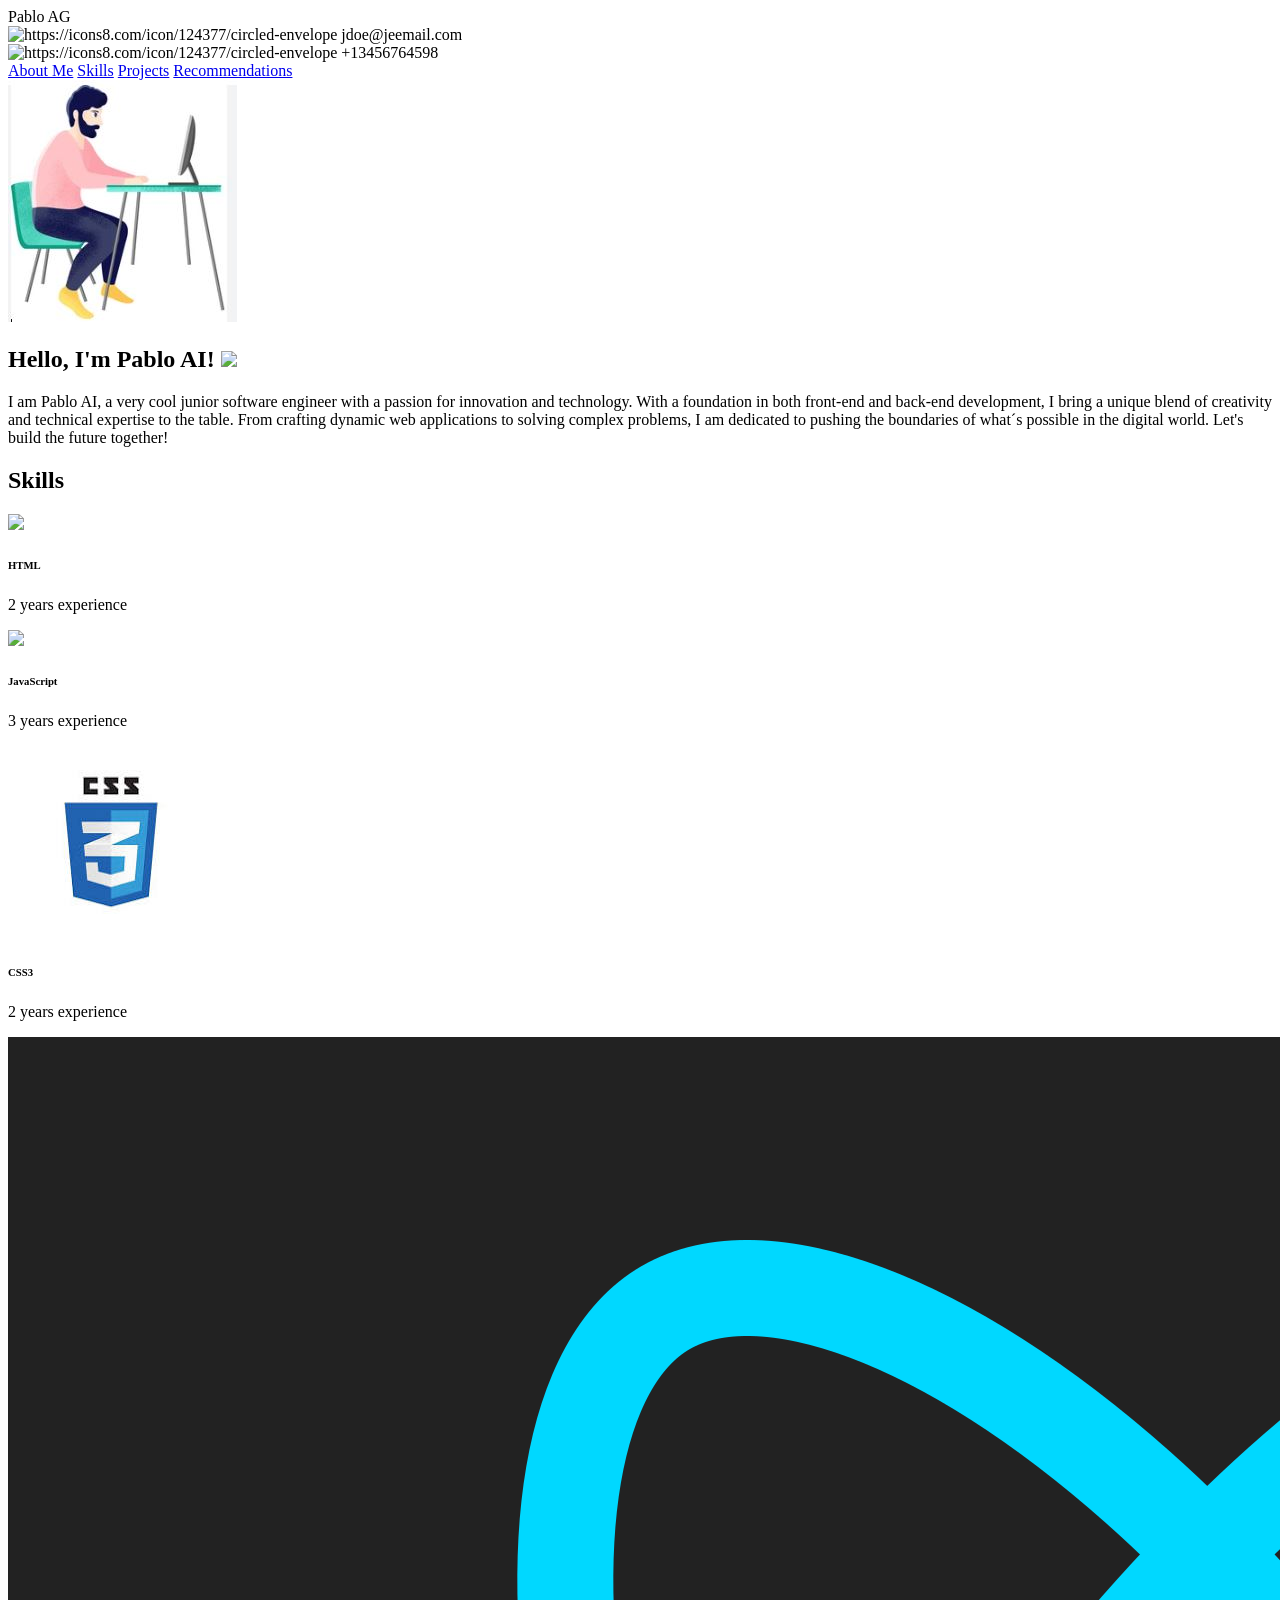
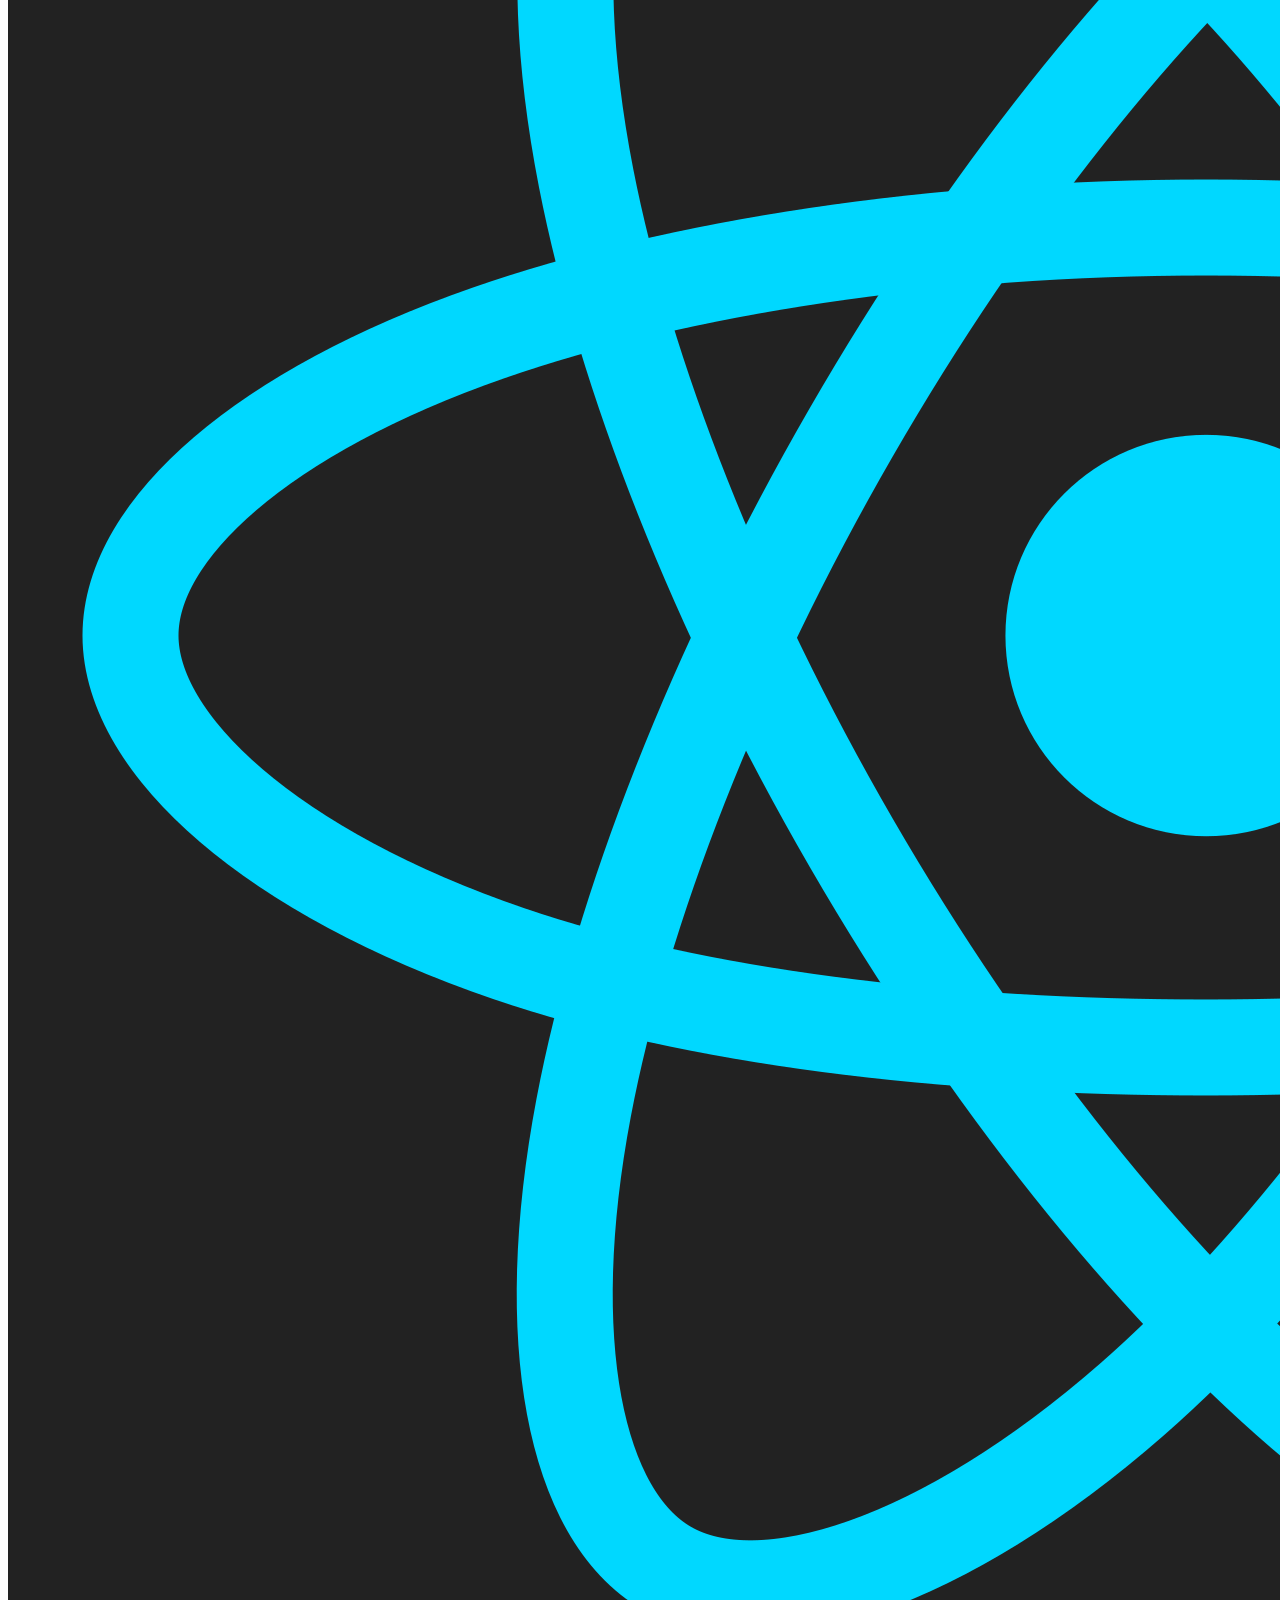
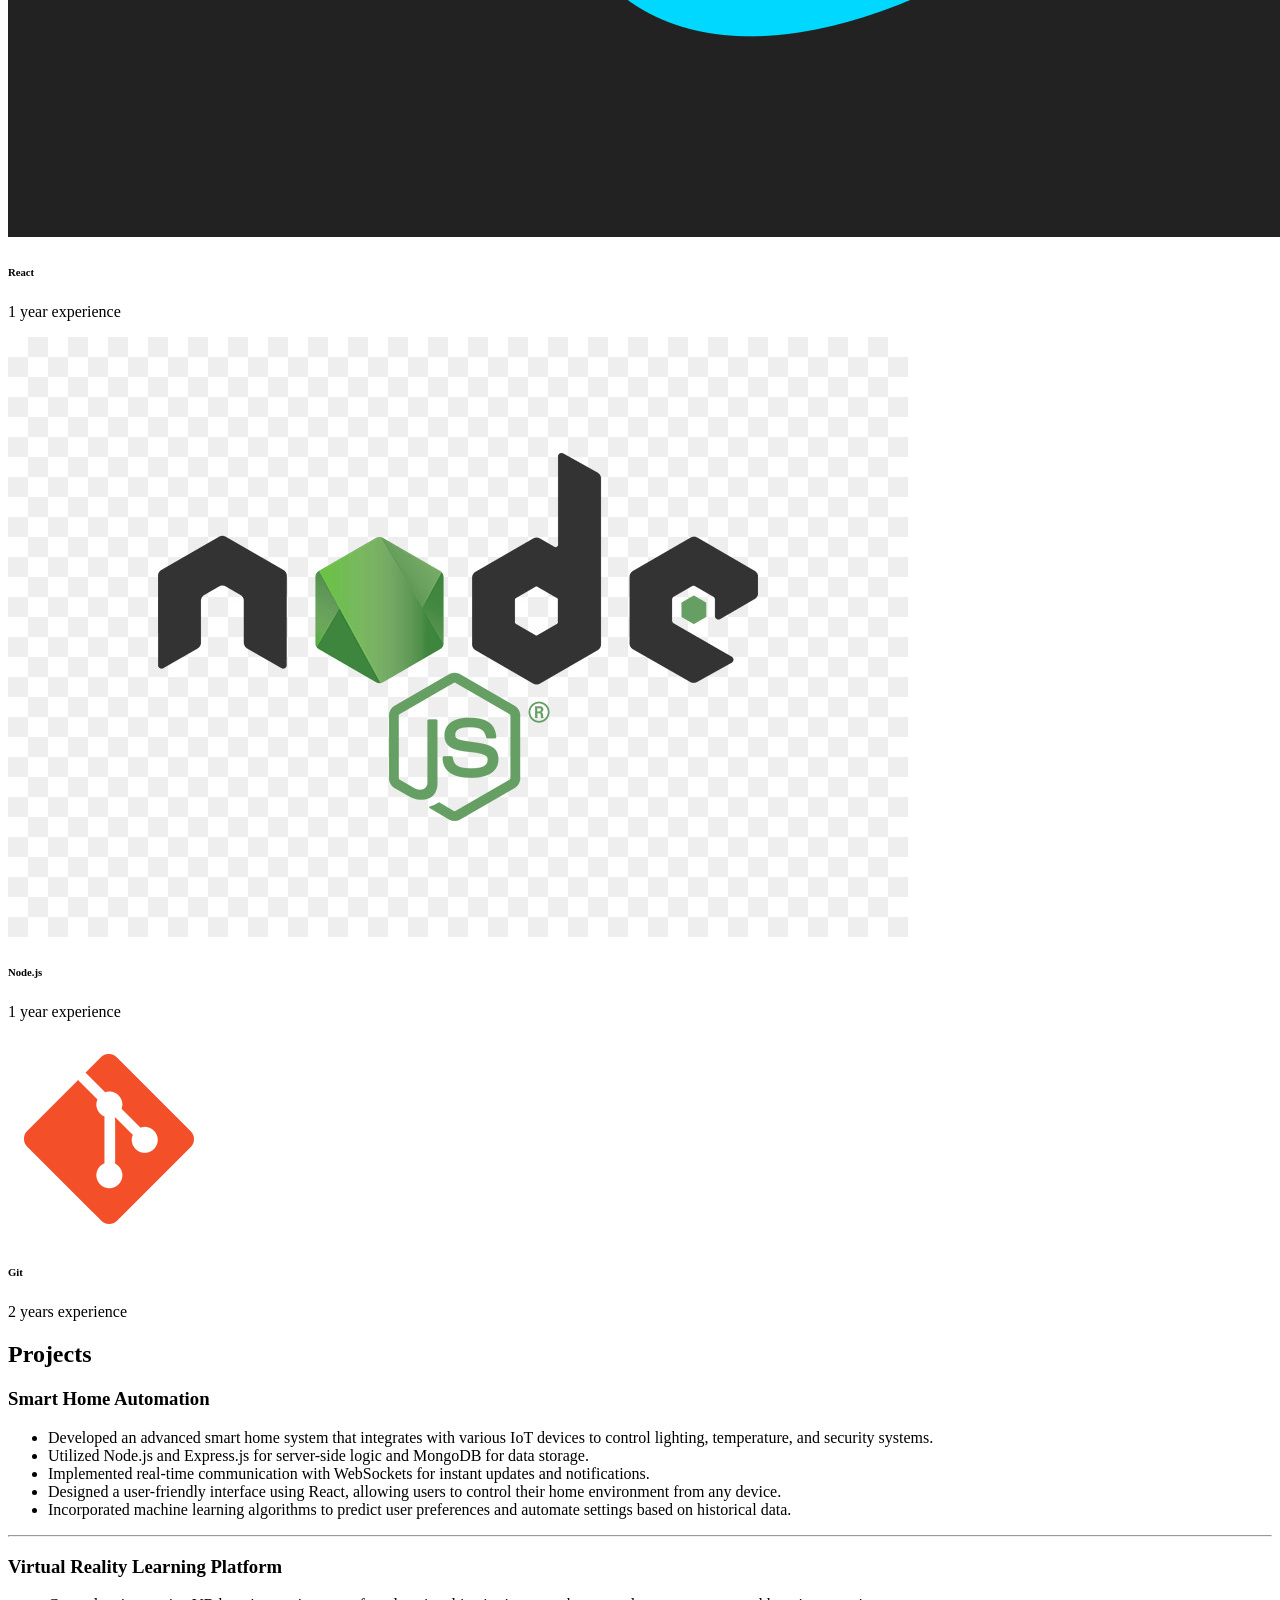
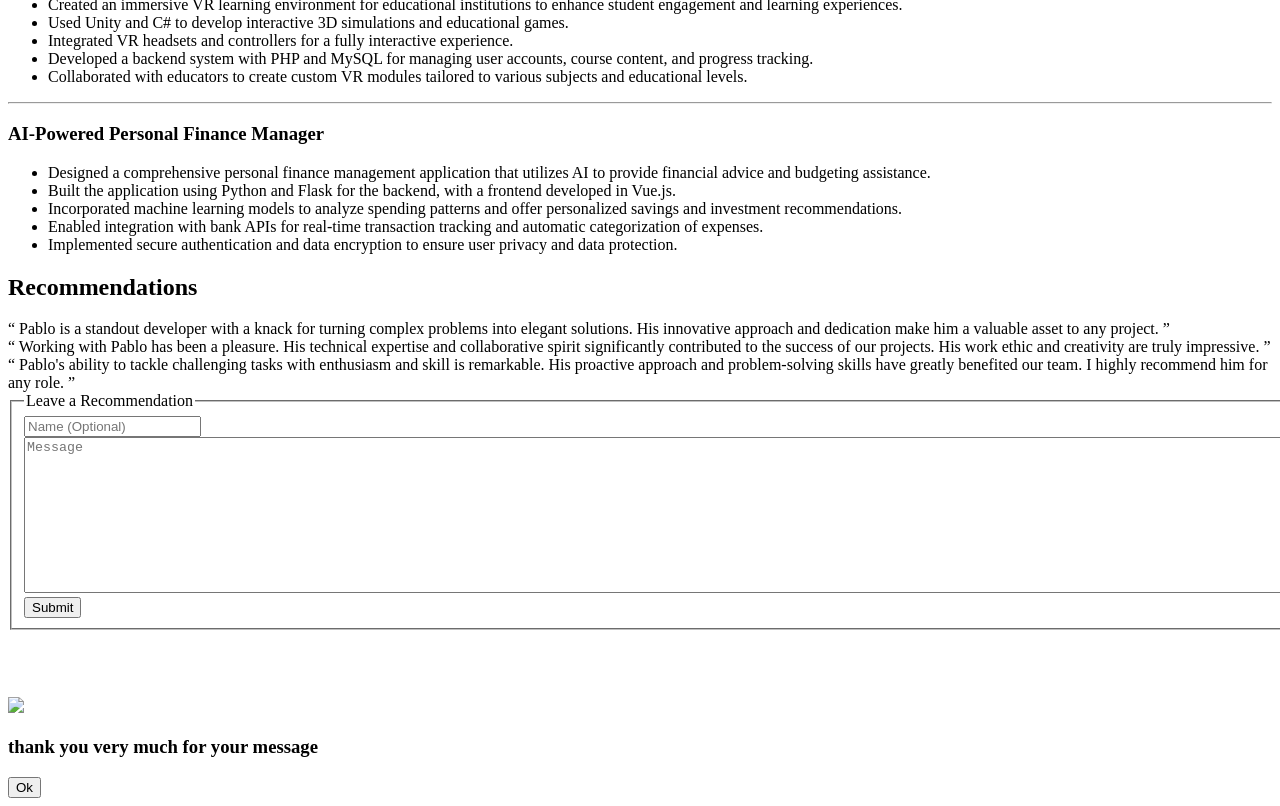
==== index.html @ cbc85d9c "Rename index (5).html to index.html" ====
<!DOCTYPE html>
<html>
  <head>
    <title>Jane Doe - Portfolio</title>
    <link rel="stylesheet" href="./style.css"/>
    <script src="./script.js"></script>
  </head>
  <body>
    <!-- Navigation Bar -->
    <nav>
      <div id="home">
        <div class="profile_name">
          Pablo AG
          <div class="contact_info">
            <img src="html_finalprojimages/envelope.png" alt="https://icons8.com/icon/124377/circled-envelope"/>
          jdoe@jeemail.com
        </div>
        <div style="clear:both;"></div>
        <div class="contact_info">
          <img src="html_finalprojimages/phone.png" alt="https://icons8.com/icon/124377/circled-envelope"/>
          +13456764598

        </div>
        </div>
        <div class="topdiv">
          <a class="topmenu" href="#about-me">About Me</a>
          <a class="topmenu" href="#skills">Skills</a>
          <a class="topmenu" href="#projects">Projects</a>
          <a class="topmenu" href="#recommendations">Recommendations</a>
          <!-- Add the links for Skills, Projects and Recommendation here -->

        </div>
      </div>    
    </nav>

    <!-- About Me -->
    <section id="about-me" class="container">
      <div>
        <img src="html_finalprojimages/software.engineer.working.png" class="profile_image"/>
      </div>

      <div>
          <h1>
            Hello, I'm Pablo AI! <img src="html_finalprojimages/waving-hand.png" width="60px"/>
          </h1>
          <p>
            I am Pablo AI, a very cool junior software engineer with a passion for innovation and technology. 
            With a foundation in both front-end and back-end development, I bring a unique blend of creativity and technical expertise to the table. 
            From crafting dynamic web applications to solving complex problems, I am dedicated to pushing the boundaries of what´s possible in the digital world. 
            Let's build the future together!
          </p>
      </div>
    </section>
              
    <!-- Skills -->
    <section id="skills">
      <h2>Skills</h2>
      <div style="clear:both;"></div>

      <div class="all_skills">
        <div class="skill">
          <img src="html_finalprojimages/html5.png"/>
          <h6>HTML</h6>
          <p>2 years experience</p>
        </div>  

        <div class="skill">
          <img src="html_finalprojimages/js.jpeg"/>
          <h6>JavaScript</h6>
          <p>3 years experience</p>
        </div>  

        <div class="skill">
            <img src="html_finalprojimages/css3.png" alt="CSS3"/>
            <h6>CSS3</h6>
            <p>2 years experience</p>
          </div>
      
          <div class="skill">
            <img src="html_finalprojimages/react.png" alt="React"/>
            <h6>React</h6>
            <p>1 year experience</p>
          </div>
      
          <div class="skill">
            <img src="html_finalprojimages/nodejs.png" alt="Node.js"/>
            <h6>Node.js</h6>
            <p>1 year experience</p>
          </div>
      
          <div class="skill">
            <img src="html_finalprojimages/git.png" alt="Git"/>
            <h6>Git</h6>
            <p>2 years experience</p>
          </div>
      
          <!-- Add more skills here -->


      </div>
    </section>
          
    <!-- Projects -->
<section class="projects" id="projects">
    <h2>Projects</h2>
    <div style="clear:both;"></div>
  
    <div id="projects-container" class="projects-container">
      <div class="project-card">
        <h3>Smart Home Automation</h3>
        <ul>
          <li>Developed an advanced smart home system that integrates with various IoT devices to control lighting, temperature, and security systems.</li>
          <li>Utilized Node.js and Express.js for server-side logic and MongoDB for data storage.</li>
          <li>Implemented real-time communication with WebSockets for instant updates and notifications.</li>
          <li>Designed a user-friendly interface using React, allowing users to control their home environment from any device.</li>
          <li>Incorporated machine learning algorithms to predict user preferences and automate settings based on historical data.</li>
        </ul>
      </div>
      <hr>
      <div class="project-card">
        <h3>Virtual Reality Learning Platform</h3>
        <ul>
          <li>Created an immersive VR learning environment for educational institutions to enhance student engagement and learning experiences.</li>
          <li>Used Unity and C# to develop interactive 3D simulations and educational games.</li>
          <li>Integrated VR headsets and controllers for a fully interactive experience.</li>
          <li>Developed a backend system with PHP and MySQL for managing user accounts, course content, and progress tracking.</li>
          <li>Collaborated with educators to create custom VR modules tailored to various subjects and educational levels.</li>
        </ul>
      </div>
      <hr>
      <div class="project-card">
        <h3>AI-Powered Personal Finance Manager</h3>
        <ul>
          <li>Designed a comprehensive personal finance management application that utilizes AI to provide financial advice and budgeting assistance.</li>
          <li>Built the application using Python and Flask for the backend, with a frontend developed in Vue.js.</li>
          <li>Incorporated machine learning models to analyze spending patterns and offer personalized savings and investment recommendations.</li>
          <li>Enabled integration with bank APIs for real-time transaction tracking and automatic categorization of expenses.</li>
          <li>Implemented secure authentication and data encryption to ensure user privacy and data protection.</li>
        </ul>
      </div>
    </div>
  </section>
  

    <!-- Recommendations -->
<section id="recommendations">
    <h2>Recommendations</h2>
    <div style="clear:both;"></div>
    <div class="all_recommendations" id="all_recommendations">
      <div class="recommendation">
        <span>&#8220;</span>
        Pablo is a standout developer with a knack for turning complex problems into elegant solutions. His innovative approach and dedication make him a valuable asset to any project.
        <span>&#8221;</span>
      </div>
      <div class="recommendation">
        <span>&#8220;</span>
        Working with Pablo has been a pleasure. His technical expertise and collaborative spirit significantly contributed to the success of our projects. His work ethic and creativity are truly impressive.
        <span>&#8221;</span>
      </div>
      <div class="recommendation">
        <span>&#8220;</span>
        Pablo's ability to tackle challenging tasks with enthusiasm and skill is remarkable. His proactive approach and problem-solving skills have greatly benefited our team. I highly recommend him for any role.
        <span>&#8221;</span>
      </div>
    </div>
  </section>
  

    <!-- Recommendation Form -->
<section id="contact">
  <div class="flex_center">
    <fieldset>
      <legend class="introduction">Leave a Recommendation</legend>          
      <input type="text" placeholder="Name (Optional)"> <br/>
      <textarea id="new_recommendation" cols="500" rows="10" placeholder="Message"></textarea>
      <div class="flex_center">
        <button id="recommend_btn" onclick="addRecommendation()">Submit</button>
      </div>
    </fieldset>
  </div>
</section>


    <div class="iconbutton">
      <a href="#home">
        <svg xmlns="http://www.w3.org/2000/svg" fill="none" viewBox="0 0 24 24" stroke-width="1.5" stroke="white" width="63px">
            <path stroke-linecap="round" stroke-linejoin="round" d="M15 11.25l-3-3m0 0l-3 3m3-3v7.5M21 12a9 9 0 11-18 0 9 9 0 0118 0z" />
          </svg>
        <!--Add the code here for the logo to appear and the icon to be actionable-->
      </a>
    </div>

    <div class="popup" id="popup" class="flex_center">
      <img src="html_finalprojimages/checkmark--outline.svg"/>
      <h3> thank you very much for your message </h3>
      <button onclick="showPopup(false)">Ok</button>
    </div>
  </body>
</html>
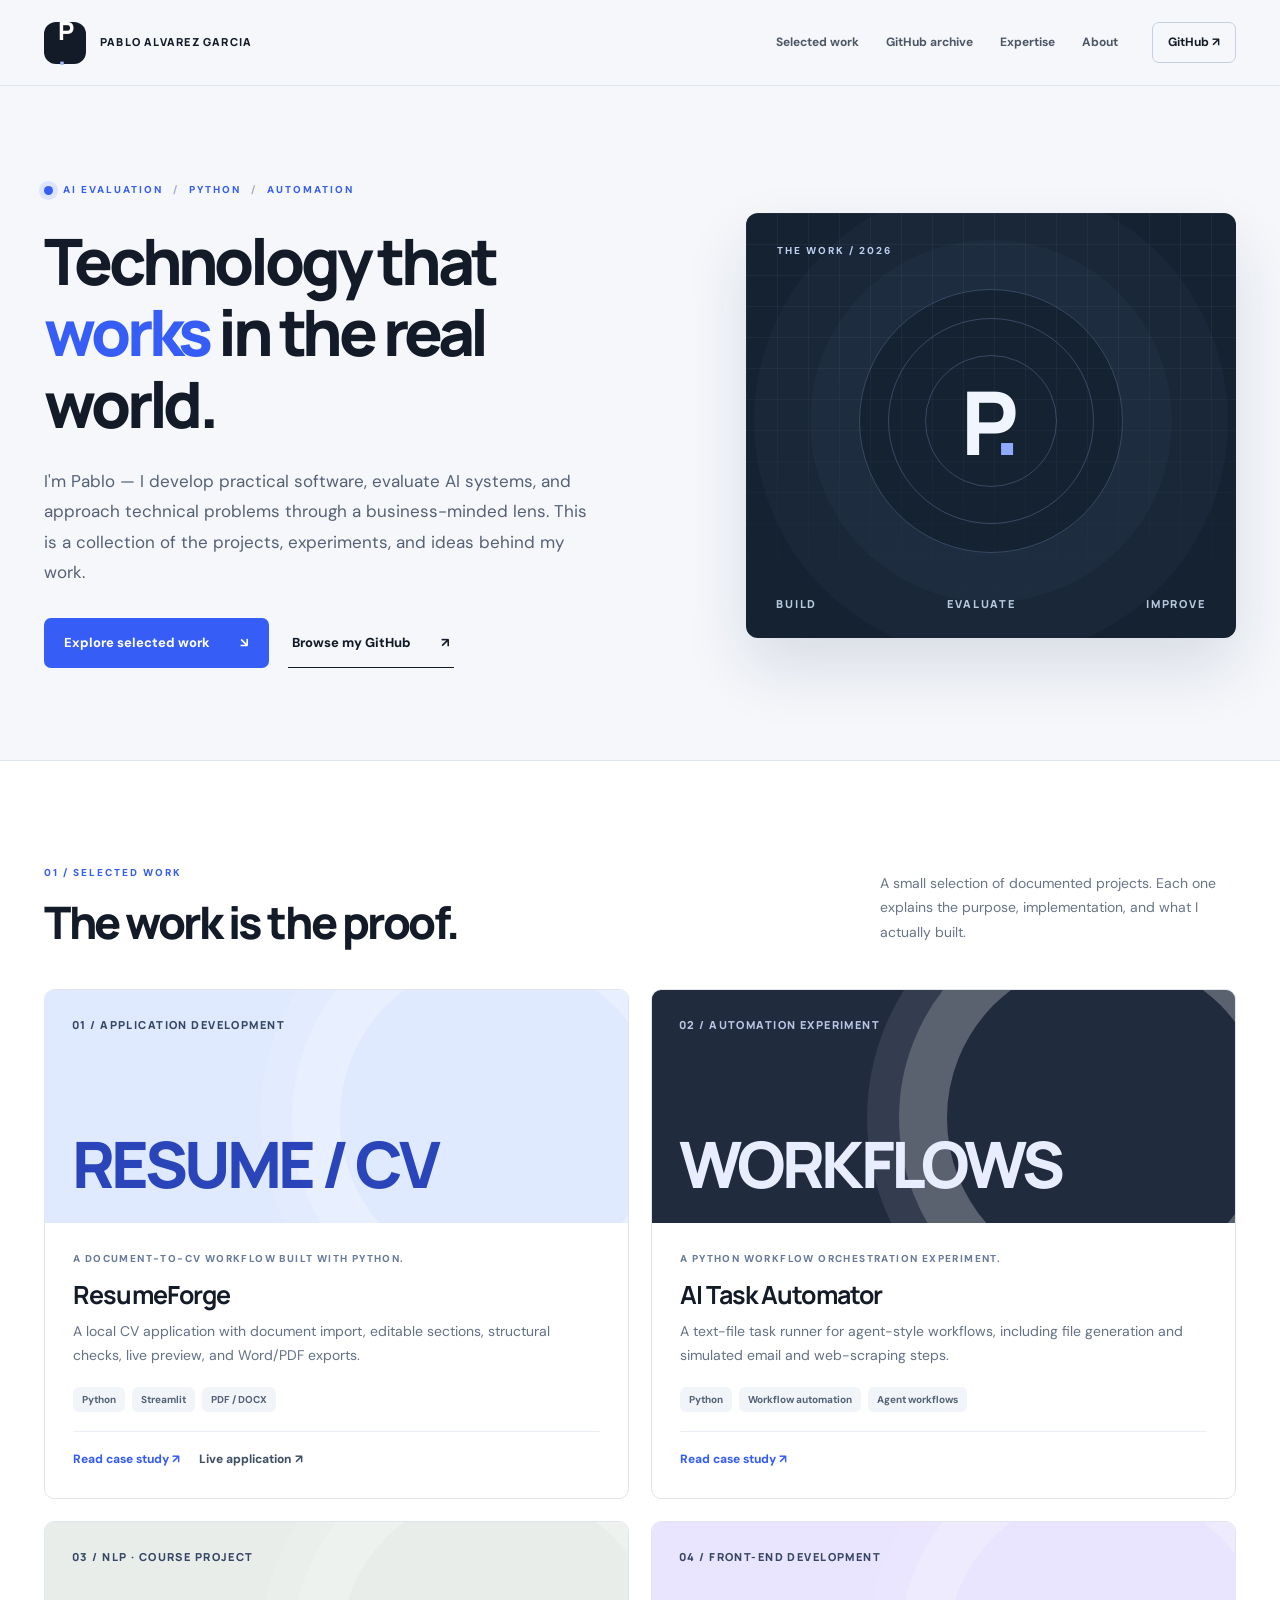
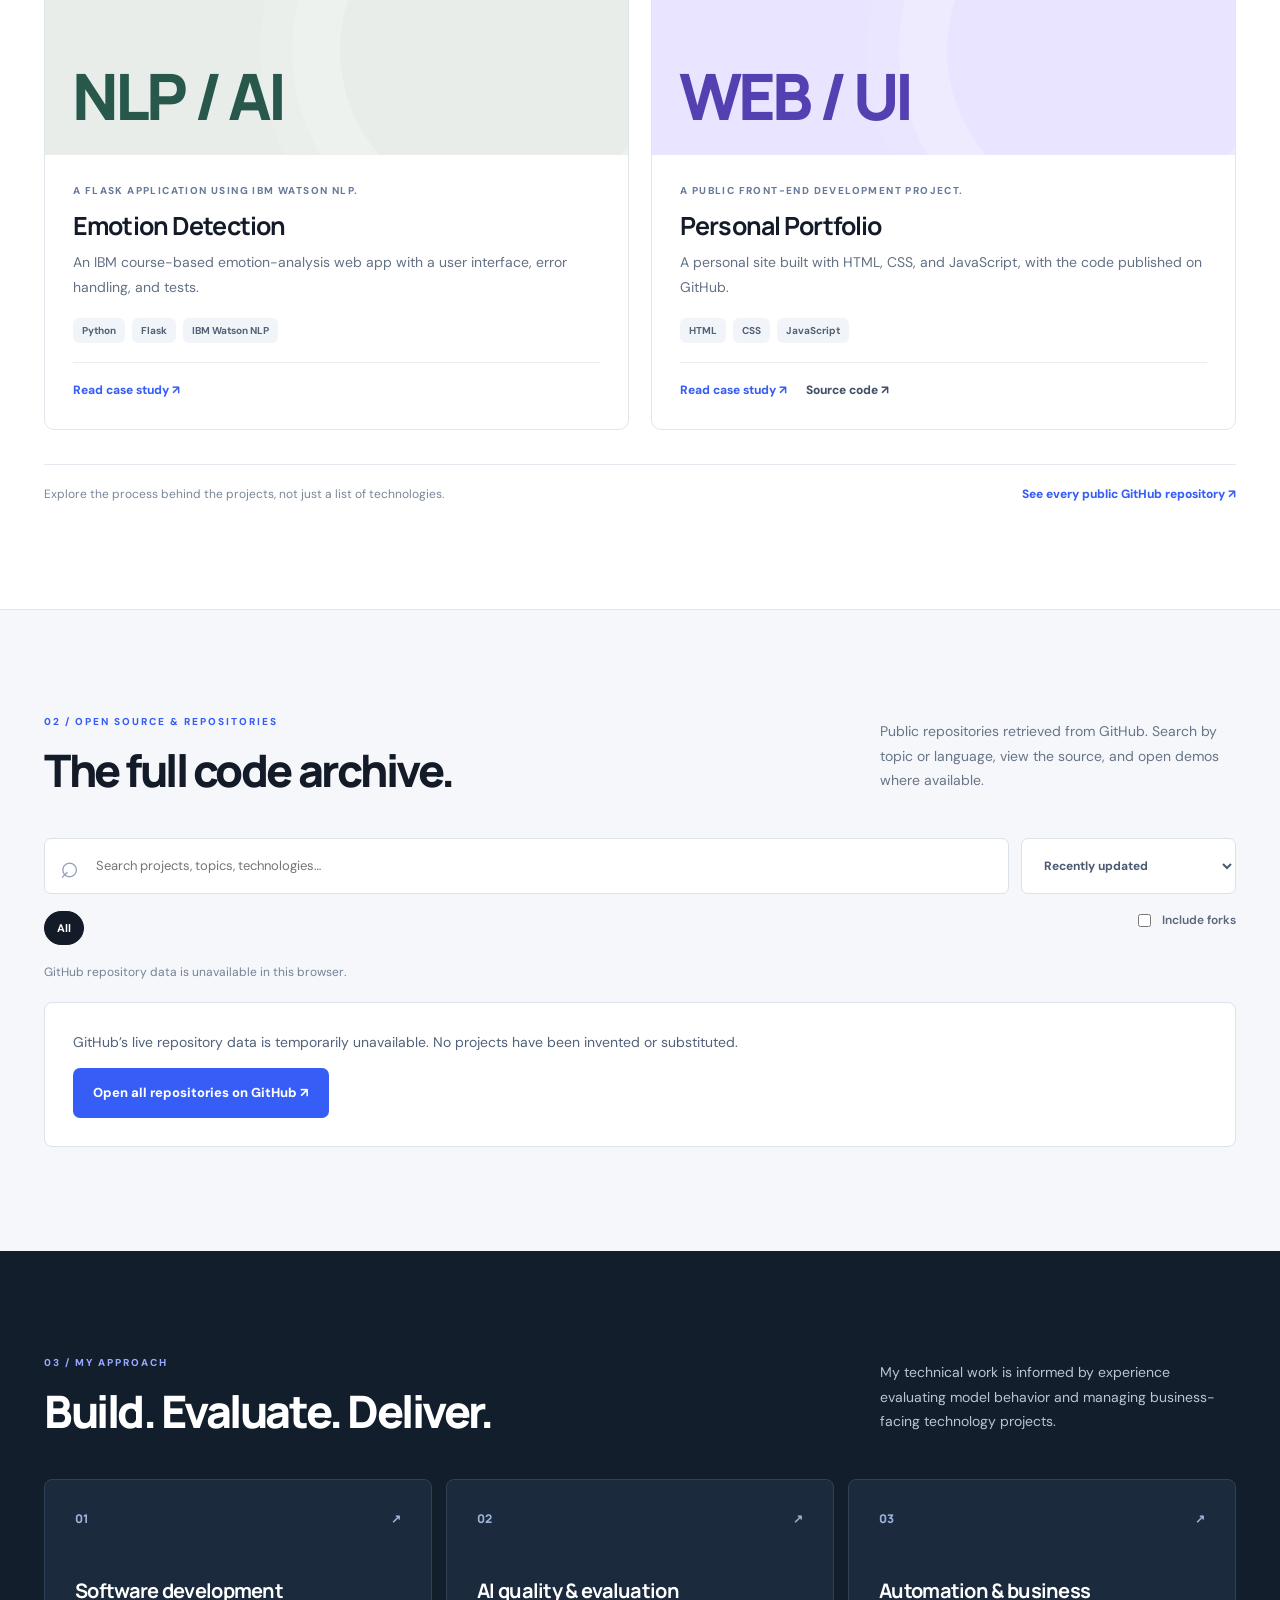
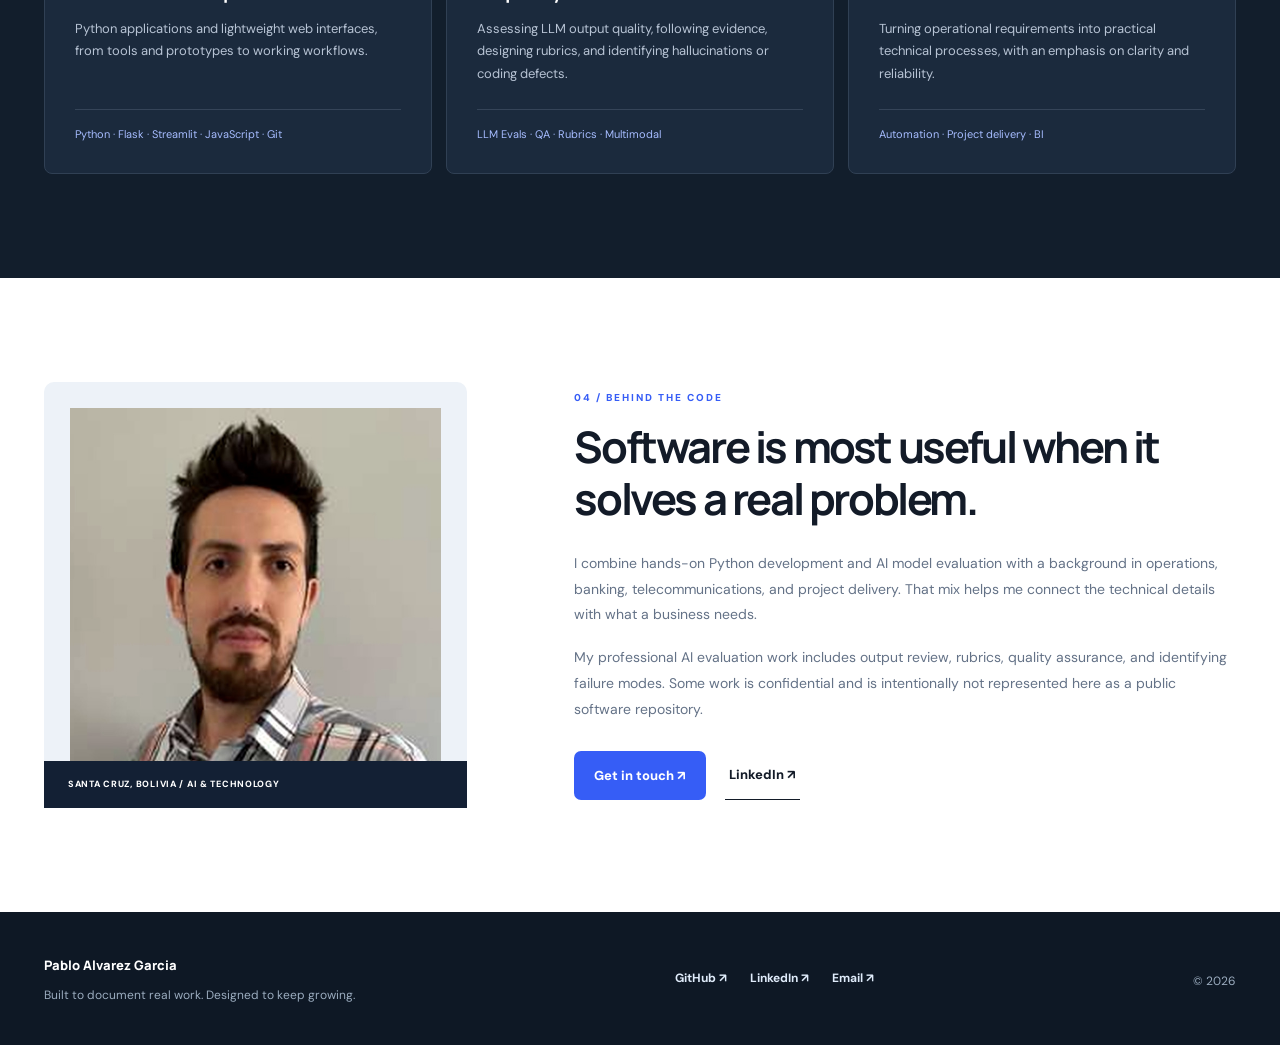
==== commit af9255be: "Add files via upload" ====
--- a/index.html
+++ b/index.html
@@ -1,199 +1,55 @@
-<!DOCTYPE html>
-<html>
-  <head>
-    <title>Jane Doe - Portfolio</title>
-    <link rel="stylesheet" href="./style.css"/>
-    <script src="./script.js"></script>
-  </head>
-  <body>
-    <!-- Navigation Bar -->
-    <nav>
-      <div id="home">
-        <div class="profile_name">
-          Pablo AG
-          <div class="contact_info">
-            <img src="html_finalprojimages/envelope.png" alt="https://icons8.com/icon/124377/circled-envelope"/>
-          jdoe@jeemail.com
-        </div>
-        <div style="clear:both;"></div>
-        <div class="contact_info">
-          <img src="html_finalprojimages/phone.png" alt="https://icons8.com/icon/124377/circled-envelope"/>
-          +13456764598
-
-        </div>
-        </div>
-        <div class="topdiv">
-          <a class="topmenu" href="#about-me">About Me</a>
-          <a class="topmenu" href="#skills">Skills</a>
-          <a class="topmenu" href="#projects">Projects</a>
-          <a class="topmenu" href="#recommendations">Recommendations</a>
-          <!-- Add the links for Skills, Projects and Recommendation here -->
-
-        </div>
-      </div>    
-    </nav>
-
-    <!-- About Me -->
-    <section id="about-me" class="container">
-      <div>
-        <img src="html_finalprojimages/software.engineer.working.png" class="profile_image"/>
-      </div>
-
-      <div>
-          <h1>
-            Hello, I'm Pablo AI! <img src="html_finalprojimages/waving-hand.png" width="60px"/>
-          </h1>
-          <p>
-            I am Pablo AI, a very cool junior software engineer with a passion for innovation and technology. 
-            With a foundation in both front-end and back-end development, I bring a unique blend of creativity and technical expertise to the table. 
-            From crafting dynamic web applications to solving complex problems, I am dedicated to pushing the boundaries of what´s possible in the digital world. 
-            Let's build the future together!
-          </p>
-      </div>
-    </section>
-              
-    <!-- Skills -->
-    <section id="skills">
-      <h2>Skills</h2>
-      <div style="clear:both;"></div>
-
-      <div class="all_skills">
-        <div class="skill">
-          <img src="html_finalprojimages/html5.png"/>
-          <h6>HTML</h6>
-          <p>2 years experience</p>
-        </div>  
-
-        <div class="skill">
-          <img src="html_finalprojimages/js.jpeg"/>
-          <h6>JavaScript</h6>
-          <p>3 years experience</p>
-        </div>  
-
-        <div class="skill">
-            <img src="html_finalprojimages/css3.png" alt="CSS3"/>
-            <h6>CSS3</h6>
-            <p>2 years experience</p>
-          </div>
-      
-          <div class="skill">
-            <img src="html_finalprojimages/react.png" alt="React"/>
-            <h6>React</h6>
-            <p>1 year experience</p>
-          </div>
-      
-          <div class="skill">
-            <img src="html_finalprojimages/nodejs.png" alt="Node.js"/>
-            <h6>Node.js</h6>
-            <p>1 year experience</p>
-          </div>
-      
-          <div class="skill">
-            <img src="html_finalprojimages/git.png" alt="Git"/>
-            <h6>Git</h6>
-            <p>2 years experience</p>
-          </div>
-      
-          <!-- Add more skills here -->
-
-
-      </div>
-    </section>
-          
-    <!-- Projects -->
-<section class="projects" id="projects">
-    <h2>Projects</h2>
-    <div style="clear:both;"></div>
-  
-    <div id="projects-container" class="projects-container">
-      <div class="project-card">
-        <h3>Smart Home Automation</h3>
-        <ul>
-          <li>Developed an advanced smart home system that integrates with various IoT devices to control lighting, temperature, and security systems.</li>
-          <li>Utilized Node.js and Express.js for server-side logic and MongoDB for data storage.</li>
-          <li>Implemented real-time communication with WebSockets for instant updates and notifications.</li>
-          <li>Designed a user-friendly interface using React, allowing users to control their home environment from any device.</li>
-          <li>Incorporated machine learning algorithms to predict user preferences and automate settings based on historical data.</li>
-        </ul>
-      </div>
-      <hr>
-      <div class="project-card">
-        <h3>Virtual Reality Learning Platform</h3>
-        <ul>
-          <li>Created an immersive VR learning environment for educational institutions to enhance student engagement and learning experiences.</li>
-          <li>Used Unity and C# to develop interactive 3D simulations and educational games.</li>
-          <li>Integrated VR headsets and controllers for a fully interactive experience.</li>
-          <li>Developed a backend system with PHP and MySQL for managing user accounts, course content, and progress tracking.</li>
-          <li>Collaborated with educators to create custom VR modules tailored to various subjects and educational levels.</li>
-        </ul>
-      </div>
-      <hr>
-      <div class="project-card">
-        <h3>AI-Powered Personal Finance Manager</h3>
-        <ul>
-          <li>Designed a comprehensive personal finance management application that utilizes AI to provide financial advice and budgeting assistance.</li>
-          <li>Built the application using Python and Flask for the backend, with a frontend developed in Vue.js.</li>
-          <li>Incorporated machine learning models to analyze spending patterns and offer personalized savings and investment recommendations.</li>
-          <li>Enabled integration with bank APIs for real-time transaction tracking and automatic categorization of expenses.</li>
-          <li>Implemented secure authentication and data encryption to ensure user privacy and data protection.</li>
-        </ul>
-      </div>
+<!doctype html>
+<html lang="en">
+<head>
+  <meta charset="utf-8">
+  <meta name="viewport" content="width=device-width,initial-scale=1">
+  <meta name="theme-color" content="#f5f7fb">
+  <meta name="description" content="Pablo Alvarez Garcia — a portfolio of Python applications, AI model evaluation, automation workflows, and software projects. Explore verified work and public GitHub repositories.">
+  <meta property="og:type" content="website"><meta property="og:title" content="Pablo Alvarez Garcia — AI & Software Projects"><meta property="og:description" content="Selected projects, engineering notes, and source code. Practical solutions informed by AI evaluation and business operations.">
+  <title>Pablo Alvarez Garcia — AI & Software Projects</title>
+  <link rel="icon" href="assets/favicon.svg" type="image/svg+xml">
+  <link rel="stylesheet" href="style.css">
+  <script src="content.js" defer></script><script src="main.js" defer></script>
+</head>
+<body>
+<a class="skip-link" href="#selected-work">Skip to projects</a>
+<header class="site-header"><div class="container header-inner">
+  <a class="brand" href="#top" aria-label="Pablo Alvarez Garcia — home"><span class="brand-mark">P<span>.</span></span><span>PABLO ALVAREZ GARCIA</span></a>
+  <nav aria-label="Main navigation" class="site-nav" id="site-nav"><a href="#selected-work">Selected work</a><a href="#repository-archive">GitHub archive</a><a href="#expertise">Expertise</a><a href="#about">About</a></nav>
+  <a class="header-github" href="https://github.com/PabloAGMgithub" target="_blank" rel="noopener noreferrer" aria-label="GitHub profile">GitHub <span aria-hidden="true">↗</span></a>
+  <button class="menu-button" id="menu-button" type="button" aria-controls="site-nav" aria-expanded="false">Menu <span aria-hidden="true">☰</span></button>
+</div></header>
+<main id="top">
+  <section class="hero container" aria-labelledby="hero-heading">
+    <div class="hero-left"><div class="eyebrow"><span class="pulse"></span> AI EVALUATION <span> / </span> PYTHON <span> / </span> AUTOMATION</div>
+      <h1 id="hero-heading">Technology that <em>works</em> in the real world.</h1>
+      <p class="hero-description">I'm Pablo — I develop practical software, evaluate AI systems, and approach technical problems through a business-minded lens. This is a collection of the projects, experiments, and ideas behind my work.</p>
+      <div class="hero-actions"><a class="button button-primary" href="#selected-work">Explore selected work <span aria-hidden="true">↘</span></a><a class="button button-link" href="https://github.com/PabloAGMgithub" target="_blank" rel="noopener noreferrer">Browse my GitHub <span aria-hidden="true">↗</span></a></div>
     </div>
+    <aside class="hero-visual" aria-label="Areas of work"><div class="visual-grid"></div><span class="visual-label">THE WORK / 2026</span><div class="visual-orbit"><div class="orbit-center">P<span>.</span></div></div><div class="visual-bottom"><span>BUILD</span><span>EVALUATE</span><span>IMPROVE</span></div></aside>
   </section>
-  
-
-    <!-- Recommendations -->
-<section id="recommendations">
-    <h2>Recommendations</h2>
-    <div style="clear:both;"></div>
-    <div class="all_recommendations" id="all_recommendations">
-      <div class="recommendation">
-        <span>&#8220;</span>
-        Pablo is a standout developer with a knack for turning complex problems into elegant solutions. His innovative approach and dedication make him a valuable asset to any project.
-        <span>&#8221;</span>
-      </div>
-      <div class="recommendation">
-        <span>&#8220;</span>
-        Working with Pablo has been a pleasure. His technical expertise and collaborative spirit significantly contributed to the success of our projects. His work ethic and creativity are truly impressive.
-        <span>&#8221;</span>
-      </div>
-      <div class="recommendation">
-        <span>&#8220;</span>
-        Pablo's ability to tackle challenging tasks with enthusiasm and skill is remarkable. His proactive approach and problem-solving skills have greatly benefited our team. I highly recommend him for any role.
-        <span>&#8221;</span>
-      </div>
-    </div>
-  </section>
-  
-
-    <!-- Recommendation Form -->
-<section id="contact">
-  <div class="flex_center">
-    <fieldset>
-      <legend class="introduction">Leave a Recommendation</legend>          
-      <input type="text" placeholder="Name (Optional)"> <br/>
-      <textarea id="new_recommendation" cols="500" rows="10" placeholder="Message"></textarea>
-      <div class="flex_center">
-        <button id="recommend_btn" onclick="addRecommendation()">Submit</button>
-      </div>
-    </fieldset>
-  </div>
-</section>
-
-
-    <div class="iconbutton">
-      <a href="#home">
-        <svg xmlns="http://www.w3.org/2000/svg" fill="none" viewBox="0 0 24 24" stroke-width="1.5" stroke="white" width="63px">
-            <path stroke-linecap="round" stroke-linejoin="round" d="M15 11.25l-3-3m0 0l-3 3m3-3v7.5M21 12a9 9 0 11-18 0 9 9 0 0118 0z" />
-          </svg>
-        <!--Add the code here for the logo to appear and the icon to be actionable-->
-      </a>
-    </div>
-
-    <div class="popup" id="popup" class="flex_center">
-      <img src="html_finalprojimages/checkmark--outline.svg"/>
-      <h3> thank you very much for your message </h3>
-      <button onclick="showPopup(false)">Ok</button>
-    </div>
-  </body>
-</html>
+  <section class="section section-featured" id="selected-work" aria-labelledby="featured-heading"><div class="container">
+    <div class="section-top"><div><div class="section-index">01 / SELECTED WORK</div><h2 id="featured-heading">The work is the proof.</h2></div><p>A small selection of documented projects. Each one explains the purpose, implementation, and what I actually built.</p></div>
+    <div id="featured-projects" class="featured-projects"></div>
+    <div class="section-end"><span>Explore the process behind the projects, not just a list of technologies.</span><a href="#repository-archive" class="text-arrow">See every public GitHub repository ↗</a></div>
+  </div></section>
+  <section class="section section-archive" id="repository-archive" aria-labelledby="archive-heading"><div class="container">
+    <div class="section-top"><div><div class="section-index">02 / OPEN SOURCE & REPOSITORIES</div><h2 id="archive-heading">The full code archive<span class="accent-period">.</span></h2></div><p>Public repositories retrieved from GitHub. Search by topic or language, view the source, and open demos where available.</p></div>
+    <div class="archive-tools"><label class="search-field"><span class="search-symbol">⌕</span><span class="sr-only">Search repositories</span><input id="repo-search" type="search" placeholder="Search projects, topics, technologies…" autocomplete="off"></label><label class="sort-field"><span class="sr-only">Sort repositories</span><select id="repo-sort"><option value="updated">Recently updated</option><option value="name">Name A–Z</option><option value="stars">Most starred</option></select></label></div>
+    <div class="archive-details"><div class="filter-row" id="repo-filters"><button type="button" class="filter-chip active" data-language="all" aria-pressed="true">All</button></div><label class="fork-toggle"><input id="include-forks" type="checkbox"> Include forks</label></div>
+    <div class="archive-status" id="archive-status" role="status" aria-live="polite">Connecting to GitHub…</div>
+    <div id="repo-grid" class="repo-grid"></div>
+    <div id="archive-fallback" class="archive-fallback" hidden><p>GitHub’s live repository data is temporarily unavailable. No projects have been invented or substituted.</p><a class="button button-primary" href="https://github.com/PabloAGMgithub?tab=repositories" target="_blank" rel="noopener noreferrer">Open all repositories on GitHub ↗</a></div>
+  </div></section>
+  <section class="section expertise-section" id="expertise" aria-labelledby="expertise-heading"><div class="container"><div class="section-top"><div><div class="section-index">03 / MY APPROACH</div><h2 id="expertise-heading">Build. Evaluate. Deliver.</h2></div><p>My technical work is informed by experience evaluating model behavior and managing business-facing technology projects.</p></div><div class="expertise-grid">
+    <article class="expertise-card"><div class="expertise-num">01 <span>↗</span></div><h3>Software development</h3><p>Python applications and lightweight web interfaces, from tools and prototypes to working workflows.</p><div class="skill-rail">Python · Flask · Streamlit · JavaScript · Git</div></article>
+    <article class="expertise-card"><div class="expertise-num">02 <span>↗</span></div><h3>AI quality & evaluation</h3><p>Assessing LLM output quality, following evidence, designing rubrics, and identifying hallucinations or coding defects.</p><div class="skill-rail">LLM Evals · QA · Rubrics · Multimodal</div></article>
+    <article class="expertise-card"><div class="expertise-num">03 <span>↗</span></div><h3>Automation & business</h3><p>Turning operational requirements into practical technical processes, with an emphasis on clarity and reliability.</p><div class="skill-rail">Automation · Project delivery · BI</div></article>
+  </div></div></section>
+  <section class="section about-section" id="about" aria-labelledby="about-heading"><div class="container about-grid">
+    <div class="about-image"><img src="assets/profile.jpg" alt="Portrait of Pablo Alvarez Garcia" width="650" height="670" loading="eager"><span class="photo-caption">SANTA CRUZ, BOLIVIA / AI & TECHNOLOGY</span></div>
+    <div class="about-copy"><div class="section-index">04 / BEHIND THE CODE</div><h2 id="about-heading">Software is most useful when it solves a real problem.</h2><p>I combine hands-on Python development and AI model evaluation with a background in operations, banking, telecommunications, and project delivery. That mix helps me connect the technical details with what a business needs.</p><p>My professional AI evaluation work includes output review, rubrics, quality assurance, and identifying failure modes. Some work is confidential and is intentionally not represented here as a public software repository.</p><div class="about-actions"><a class="button button-primary" href="mailto:pablito.alvarezgarciam@gmail.com">Get in touch ↗</a><a class="button button-link" href="https://www.linkedin.com/in/pablo-alvarez-garc%C3%ADa-455173215/" target="_blank" rel="noopener noreferrer">LinkedIn ↗</a></div></div>
+  </div></section>
+</main>
+<footer class="footer"><div class="container footer-inner"><div><strong>Pablo Alvarez Garcia</strong><p>Built to document real work. Designed to keep growing.</p></div><div class="footer-links"><a href="https://github.com/PabloAGMgithub" target="_blank" rel="noopener noreferrer">GitHub ↗</a><a href="https://www.linkedin.com/in/pablo-alvarez-garc%C3%ADa-455173215/" target="_blank" rel="noopener noreferrer">LinkedIn ↗</a><a href="mailto:pablito.alvarezgarciam@gmail.com">Email ↗</a></div><small>© <span id="current-year">2026</span></small></div></footer>
+</body></html>
--- a/style.css
+++ b/style.css
@@ -0,0 +1,15 @@
+@import url('https://fonts.googleapis.com/css2?family=DM+Sans:wght@400;500;600;700;800&family=Manrope:wght@400;500;600;700;800&display=swap');
+:root{--ink:#131b28;--ink-soft:#3b475a;--muted:#718096;--blue:#365df6;--blue-dark:#2144d2;--paper:#f5f7fb;--white:#fff;--line:#dfe5ed;--pale:#edf1fa;--dark:#111d2a;--font:'DM Sans',Inter,Arial,sans-serif;--heading:'Manrope',Inter,Arial,sans-serif}
+*{box-sizing:border-box}html{scroll-behavior:smooth}body{margin:0;background:var(--paper);color:var(--ink);font:16px/1.65 var(--font);-webkit-font-smoothing:antialiased}a{color:inherit}button,input,select{font:inherit}button{cursor:pointer}img{max-width:100%;display:block}.container{width:min(1192px,calc(100% - 88px));margin-inline:auto}.sr-only,.skip-link:not(:focus){position:absolute;clip:rect(0 0 0 0);clip-path:inset(50%);width:1px;height:1px;overflow:hidden;white-space:nowrap}.skip-link:focus{position:absolute;z-index:100;top:12px;left:12px;background:var(--white);padding:12px 18px}a:focus-visible,button:focus-visible,input:focus-visible,select:focus-visible{outline:3px solid var(--blue);outline-offset:4px}h1,h2,h3,h4,p{margin-top:0}h1,h2,h3{font-family:var(--heading)}
+.site-header{height:86px;background:rgba(245,247,251,.93);border-bottom:1px solid var(--line);position:sticky;top:0;z-index:50;backdrop-filter:blur(15px)}.header-inner{height:100%;display:flex;align-items:center;gap:34px}.brand{display:flex;align-items:center;gap:14px;text-decoration:none;font:800 11px/1.3 var(--heading);letter-spacing:.11em;white-space:nowrap}.brand-mark{width:42px;height:42px;display:grid;place-content:center;background:var(--ink);color:white;border-radius:12px;font:800 25px/1 var(--heading);letter-spacing:-.09em}.brand-mark span{color:#a6baff}.site-nav{display:flex;align-items:center;justify-content:center;gap:27px;margin-left:auto}.site-nav a,.header-github{font-size:12px;font-weight:700;text-decoration:none;color:#4c5766;white-space:nowrap}.site-nav a:hover,.header-github:hover{color:var(--blue)}.header-github{border:1px solid #c5cfdf;border-radius:7px;padding:10px 15px;color:var(--ink)}.menu-button{display:none;border:1px solid var(--line);background:var(--white);border-radius:8px;padding:9px 14px;font-size:13px;font-weight:700}
+.hero{display:grid;grid-template-columns:1.13fr .87fr;gap:5.5%;min-height:620px;align-items:center;padding-block:96px 92px}.hero-left{max-width:620px}.eyebrow,.section-index,.visual-label,.photo-caption{font-size:10px;font-weight:800;letter-spacing:.2em}.eyebrow{display:flex;align-items:center;gap:10px;color:var(--blue);margin-bottom:26px}.eyebrow>span:not(.pulse){color:#a7b0be}.pulse{width:9px;height:9px;border-radius:50%;background:var(--blue);box-shadow:0 0 0 5px #dce4ff}.hero h1{font-size:clamp(44px,5vw,75px);line-height:1.12;letter-spacing:-.065em;margin-bottom:26px;font-weight:800}.hero h1 em{font-style:normal;color:var(--blue)}.hero-description{max-width:560px;color:#556174;font-size:17px;line-height:1.8;margin-bottom:30px}.hero-actions,.about-actions{display:flex;align-items:center;gap:19px;flex-wrap:wrap}.button{display:inline-flex;align-items:center;justify-content:space-between;gap:30px;padding:14px 20px;border-radius:7px;text-decoration:none;font-size:13px;font-weight:800;transition:transform .2s,background .2s,border-color .2s}.button:hover{transform:translateY(-2px)}.button-primary{background:var(--blue);color:white}.button-primary:hover{background:var(--blue-dark)}.button-link{color:var(--ink);padding-inline:4px;border-bottom:1px solid var(--ink);border-radius:0}.hero-visual{min-height:425px;background:#152232;position:relative;overflow:hidden;border-radius:12px;color:white;box-shadow:0 30px 65px rgba(13,33,64,.12)}.visual-grid{position:absolute;inset:0;background-image:linear-gradient(#ffffff0b 1px,transparent 1px),linear-gradient(90deg,#ffffff0b 1px,transparent 1px);background-size:31px 31px;mask-image:linear-gradient(0deg,transparent 3%,black 70%)}.visual-label{position:absolute;top:30px;left:31px;color:#bed0ef}.visual-orbit{position:absolute;top:49%;left:50%;width:264px;height:264px;border:1px solid #8ca4d34d;border-radius:50%;transform:translate(-50%,-50%);display:grid;place-content:center;box-shadow:0 0 0 49px #8ca4d30a,0 0 0 105px #8ca4d309}.visual-orbit:before,.visual-orbit:after{content:'';position:absolute;border:1px solid #8ca4d34d;border-radius:50%}.visual-orbit:before{inset:28px}.visual-orbit:after{inset:65px}.orbit-center{font:800 88px/1 var(--heading);letter-spacing:-.12em;z-index:2;color:#f0f5ff;transform:translateX(-5px)}.orbit-center span{color:#90a9ff}.visual-bottom{position:absolute;bottom:27px;left:30px;right:30px;display:flex;justify-content:space-between;color:#b7c8df;font:800 11px var(--heading);letter-spacing:.17em}
+.section{padding-block:104px}.section-top{display:flex;justify-content:space-between;align-items:end;gap:40px;margin-bottom:42px}.section-top>div{max-width:740px}.section-index{color:var(--blue);margin-bottom:15px}.section-top h2{font-size:clamp(33px,3.5vw,48px);letter-spacing:-.055em;line-height:1.13;margin:0;font-weight:800}.section-top>p{max-width:356px;color:#687487;font-size:14px;line-height:1.75;margin:0 0 3px}.section-featured{background:white;border-block:1px solid var(--line)}.featured-projects{display:grid;grid-template-columns:repeat(2,minmax(0,1fr));gap:22px}.project-card{border:1px solid #e1e6ed;border-radius:10px;overflow:hidden;background:#fff;display:flex;flex-direction:column;transition:transform .2s,box-shadow .2s}.project-card:hover{transform:translateY(-4px);box-shadow:0 18px 44px rgba(15,27,52,.08)}.project-art{min-height:233px;background:#e5ebf6;position:relative;padding:27px;overflow:hidden;display:flex;flex-direction:column;justify-content:space-between}.art-overline{font:800 11px var(--heading);letter-spacing:.13em;position:relative;z-index:1;color:#364665}.art-big{font:800 clamp(40px,5vw,76px)/1 var(--heading);letter-spacing:-.06em;position:relative;z-index:1;max-width:94%}.project-art:after{content:'';height:320px;width:320px;position:absolute;right:-80px;top:-80px;border:48px solid #ffffff42;border-radius:50%;box-shadow:0 0 0 32px #ffffff16}.visual-resume{background:#dfe9ff}.visual-resume .art-big{color:#2945b9}.visual-automation{background:#202b3e}.visual-automation .art-overline{color:#b9c6e3}.visual-automation .art-big{color:#e8eeff}.visual-nlp{background:#e8ede9}.visual-nlp .art-big{color:#28584b}.visual-web{background:#e9e4ff}.visual-web .art-big{color:#5440b1}.project-body{padding:28px;display:flex;flex-direction:column;flex:1}.project-meta{font-size:10px;font-weight:800;letter-spacing:.14em;color:#677a9a;margin-bottom:12px}.project-card h3{font-size:25px;letter-spacing:-.035em;line-height:1.2;margin-bottom:9px}.project-summary{color:#637185;font-size:14px;line-height:1.75;margin-bottom:19px}.tags{display:flex;flex-wrap:wrap;gap:7px;margin-top:auto;margin-bottom:19px}.tag{font:700 10px var(--font);background:#f1f4f9;color:#526176;border-radius:6px;padding:6px 9px}.project-links{display:flex;gap:19px;flex-wrap:wrap;align-items:center;border-top:1px solid #e9edf4;padding-top:18px}.project-links a{text-decoration:none;font-weight:800;font-size:12px;color:var(--blue)}.project-links a:hover{text-decoration:underline}.project-links .link-muted{color:#405067}.section-end{border-top:1px solid #e5e9ef;margin-top:34px;padding-top:20px;display:flex;align-items:center;justify-content:space-between;gap:30px;font-size:12px;color:#7a8798}.text-arrow{color:var(--blue);font-weight:800;white-space:nowrap;text-decoration:none}.text-arrow:hover{text-decoration:underline}
+.section-archive{background:#f5f7fb}.archive-tools{display:grid;grid-template-columns:1fr 215px;gap:12px}.search-field,.sort-field{height:56px;background:white;border:1px solid #dce2eb;border-radius:7px;display:flex;align-items:center}.search-symbol{font-size:32px;padding:0 15px;color:#90a0bc;line-height:1}.search-field input{border:0;outline:0;width:100%;color:var(--ink);font-size:13px;min-width:0;background:transparent}.sort-field select{border:0;outline:0;padding:0 18px;width:100%;color:#4b5a70;font-size:12px;font-weight:700;background:transparent;cursor:pointer}.archive-details{display:flex;justify-content:space-between;align-items:start;gap:20px;margin:17px 0 18px}.filter-row{display:flex;align-items:center;gap:8px;flex-wrap:wrap}.filter-chip{border:1px solid #d7dfeb;background:white;padding:7px 12px;font-size:11px;font-weight:700;border-radius:50px;color:#53617a}.filter-chip.active{background:var(--ink);color:white;border-color:var(--ink)}.fork-toggle{font-size:12px;font-weight:600;color:#59677b;white-space:nowrap;display:flex;gap:8px;align-items:center}.fork-toggle input{accent-color:var(--blue)}.archive-status{font-size:12px;color:#748196;margin-bottom:18px;min-height:21px}.repo-grid{display:grid;grid-template-columns:repeat(3,minmax(0,1fr));gap:16px}.repo-card{display:flex;flex-direction:column;min-height:230px;background:white;border:1px solid #dfe5ee;border-radius:9px;padding:23px;transition:border-color .2s,transform .2s}.repo-card:hover{border-color:#a3b5fa;transform:translateY(-2px)}.repo-top{display:flex;justify-content:space-between;align-items:center;gap:14px;margin-bottom:22px}.repo-type{font-size:10px;font-weight:800;color:#7584a0;letter-spacing:.12em}.fork-badge{background:#f0f2f6;color:#6e788a;border-radius:4px;padding:3px 6px;font-size:10px;font-weight:700}.repo-card h3{font-size:18px;letter-spacing:-.035em;line-height:1.27;margin-bottom:10px;overflow-wrap:anywhere}.repo-card h3 a{text-decoration:none}.repo-card h3 a:hover{color:var(--blue)}.repo-card p{font-size:12px;color:#6b788b;line-height:1.65;margin-bottom:20px}.repo-foot{border-top:1px solid #e8edf4;padding-top:15px;margin-top:auto;display:flex;justify-content:space-between;align-items:center;flex-wrap:wrap;gap:9px;font-size:11px;color:#64738a}.repo-foot a{font-weight:800;color:var(--blue);text-decoration:none}.archive-fallback{border:1px solid #dae3ef;background:#fff;border-radius:8px;padding:28px}.archive-fallback p{font-size:14px;color:#52627a}
+.expertise-section{background:#121e2c;color:white}.expertise-section .section-top>p{color:#b7c5d6}.expertise-section .section-index{color:#96aaff}.expertise-grid{display:grid;grid-template-columns:repeat(3,1fr);gap:14px}.expertise-card{background:#1b2a3d;padding:30px;border:1px solid #304054;border-radius:8px;min-height:290px;display:flex;flex-direction:column}.expertise-num{color:#9cb2d9;font:800 12px var(--heading);display:flex;justify-content:space-between;margin-bottom:47px}.expertise-card h3{font-size:20px;letter-spacing:-.035em;margin-bottom:11px}.expertise-card p{font-size:13px;color:#b7c3d4;line-height:1.75;margin-bottom:23px}.skill-rail{font-size:11px;color:#a6bcff;border-top:1px solid #354458;padding-top:15px;margin-top:auto}
+.about-section{background:#fff}.about-grid{display:grid;grid-template-columns:.78fr 1.22fr;gap:9%;align-items:center}.about-image{background:#edf2f8;border-radius:10px;position:relative;padding:26px 26px 0}.about-image img{width:100%;height:400px;object-fit:cover;object-position:center 17%;filter:saturate(.85)}.photo-caption{position:absolute;bottom:0;left:0;right:0;background:#132034;color:white;padding:16px 24px;letter-spacing:.08em;font-size:9px}.about-copy h2{font-size:clamp(29px,3.4vw,46px);line-height:1.2;letter-spacing:-.055em;margin-bottom:25px}.about-copy>p{color:#647287;font-size:14px;line-height:1.85;margin-bottom:17px}.about-actions{margin-top:27px}
+.footer{background:#0e1825;color:white;padding-block:40px}.footer-inner{display:flex;align-items:center;gap:40px;justify-content:space-between}.footer strong{font:800 13px var(--heading)}.footer p,.footer small{color:#9bacbf;font-size:12px;margin:7px 0 0}.footer-links{display:flex;flex-wrap:wrap;gap:23px}.footer-links a{color:#dfebfa;text-decoration:none;font-weight:700;font-size:12px}
+.case-study{padding-block:78px 120px;min-height:72vh}.back-link{display:inline-block;color:var(--blue);text-decoration:none;font-size:13px;font-weight:800;margin-bottom:44px}.case-study h1{font:800 clamp(42px,5vw,70px)/1.11 var(--heading);letter-spacing:-.065em;margin:0 0 15px}.case-subtitle{font-size:22px;color:#627189;letter-spacing:-.025em;max-width:750px}.case-hero{border-bottom:1px solid var(--line);padding-bottom:42px;margin-bottom:55px}.case-tags{margin-top:24px;margin-bottom:20px}.case-actions{display:flex;gap:14px;flex-wrap:wrap;margin-top:26px}.case-columns{display:grid;grid-template-columns:.65fr 1.35fr;gap:9%;margin-bottom:40px}.case-columns h2{font-size:26px;letter-spacing:-.04em}.case-columns p{color:#526178;line-height:1.85}.case-heading{font-size:28px;letter-spacing:-.04em;margin:35px 0 15px}.case-feature-list{display:grid;grid-template-columns:repeat(2,minmax(0,1fr));gap:10px;padding:0;list-style:none}.case-feature-list li{padding:15px;border:1px solid var(--line);background:white;border-radius:6px;font-size:14px}.case-note{margin-top:38px;padding:22px;background:#eaf0ff;border-left:3px solid var(--blue);font-size:13px;color:#3e5272}
+@media(max-width:1060px){.container{width:min(1100px,calc(100% - 50px))}.site-nav{gap:17px}.brand{font-size:10px}.hero{grid-template-columns:1fr .78fr;gap:3%}.hero h1{font-size:58px}.hero-visual{min-height:380px}.about-image img{height:360px}}
+@media(max-width:760px){.container{width:calc(100% - 38px)}.site-header{height:74px}.header-inner{gap:12px}.brand{font-size:10px}.brand-mark{width:38px;height:38px}.menu-button{display:block;margin-left:auto}.header-github{display:none}.site-nav{display:none;position:absolute;top:73px;left:0;right:0;background:var(--paper);border-bottom:1px solid var(--line);padding:15px 24px;box-shadow:0 16px 22px #0000000a;flex-direction:column;align-items:start;gap:2px;margin:0}.site-nav.open{display:flex}.site-nav a{display:block;width:100%;padding:12px 0;font-size:14px}.hero{display:flex;flex-direction:column;align-items:stretch;gap:37px;min-height:0;padding-block:64px 57px}.hero h1{font-size:clamp(40px,10.2vw,58px)}.hero-description{font-size:15px}.hero-visual{min-height:295px}.visual-orbit{width:215px;height:215px}.orbit-center{font-size:70px}.section{padding-block:74px}.section-top{display:block;margin-bottom:30px}.section-top h2{font-size:35px}.section-top>p{max-width:570px;margin-top:18px}.featured-projects{grid-template-columns:1fr;gap:18px}.project-art{min-height:215px}.project-body{padding:23px}.section-end{align-items:start;flex-direction:column;gap:12px}.archive-tools{grid-template-columns:1fr}.archive-details{flex-direction:column}.repo-grid{grid-template-columns:repeat(2,minmax(0,1fr))}.expertise-grid{grid-template-columns:1fr}.expertise-card{min-height:220px}.expertise-num{margin-bottom:30px}.about-grid{grid-template-columns:1fr;gap:35px}.about-image{max-width:460px}.about-image img{height:310px}.footer-inner{align-items:start;flex-direction:column;gap:16px}.case-columns{grid-template-columns:1fr;gap:16px}.case-feature-list{grid-template-columns:1fr}}
+@media(max-width:520px){.repo-grid{grid-template-columns:1fr}.hero-actions{gap:14px}.button{font-size:12px}.visual-orbit{width:194px;height:194px}.hero-visual{min-height:270px}.section-top h2{font-size:31px}.project-art{min-height:190px}.art-big{font-size:48px}.repo-card{min-height:190px}.archive-tools{gap:9px}.brand>span:last-child{font-size:9px;letter-spacing:.06em}}
+@media(prefers-reduced-motion:reduce){html{scroll-behavior:auto}*,*:before,*:after{animation-duration:.01ms!important;transition-duration:.01ms!important}}
